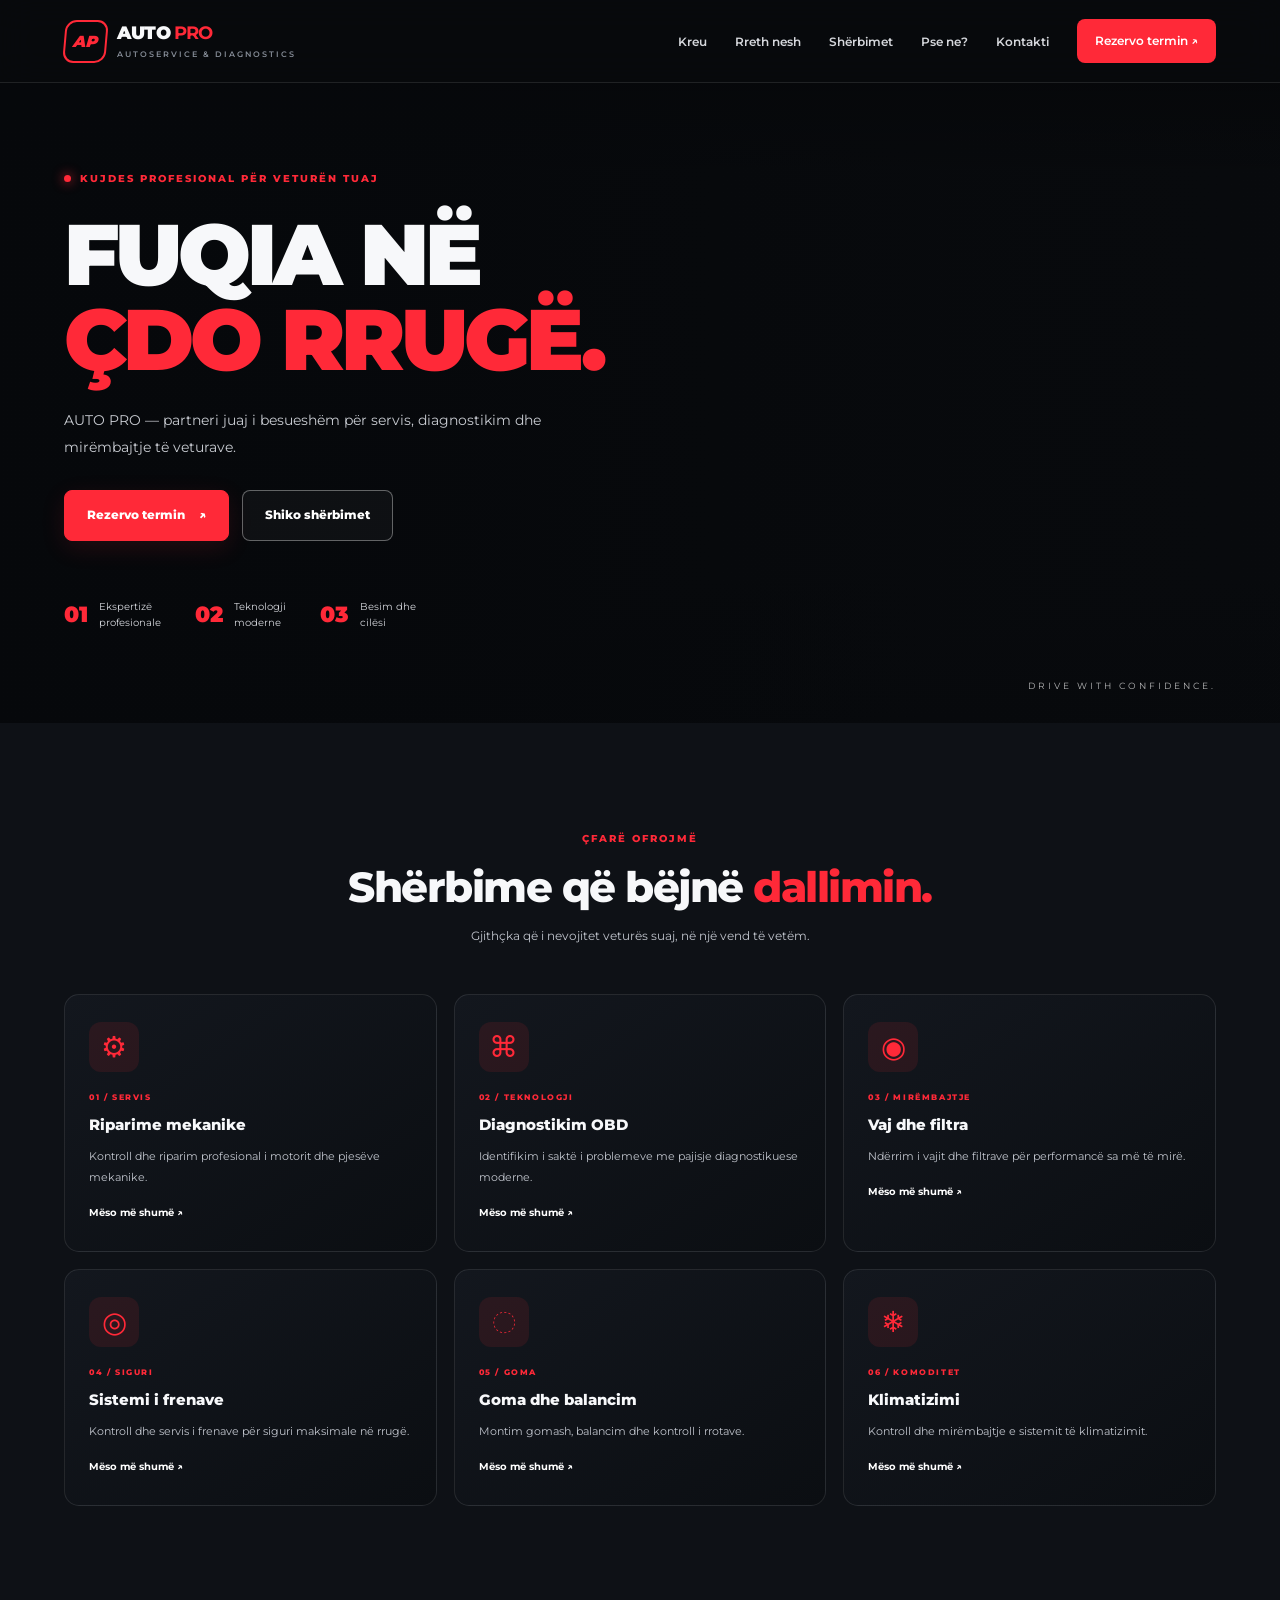
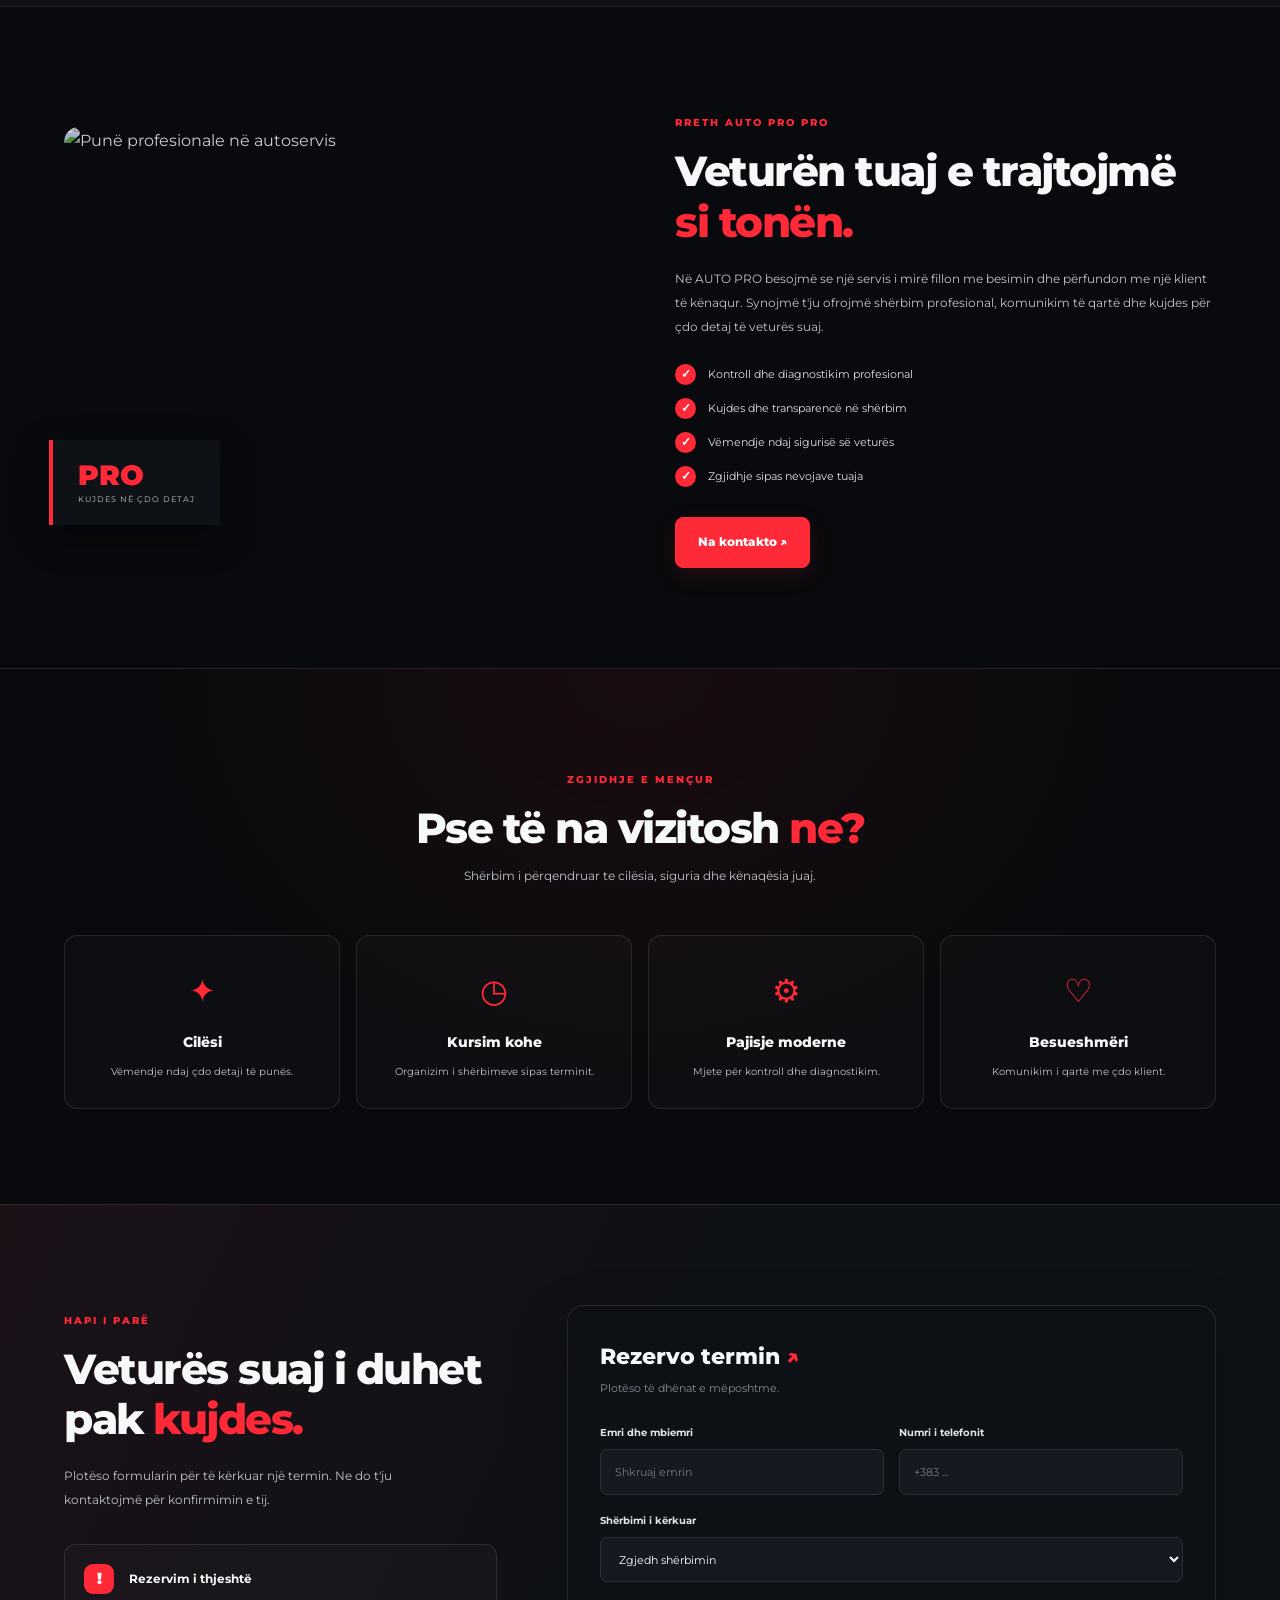
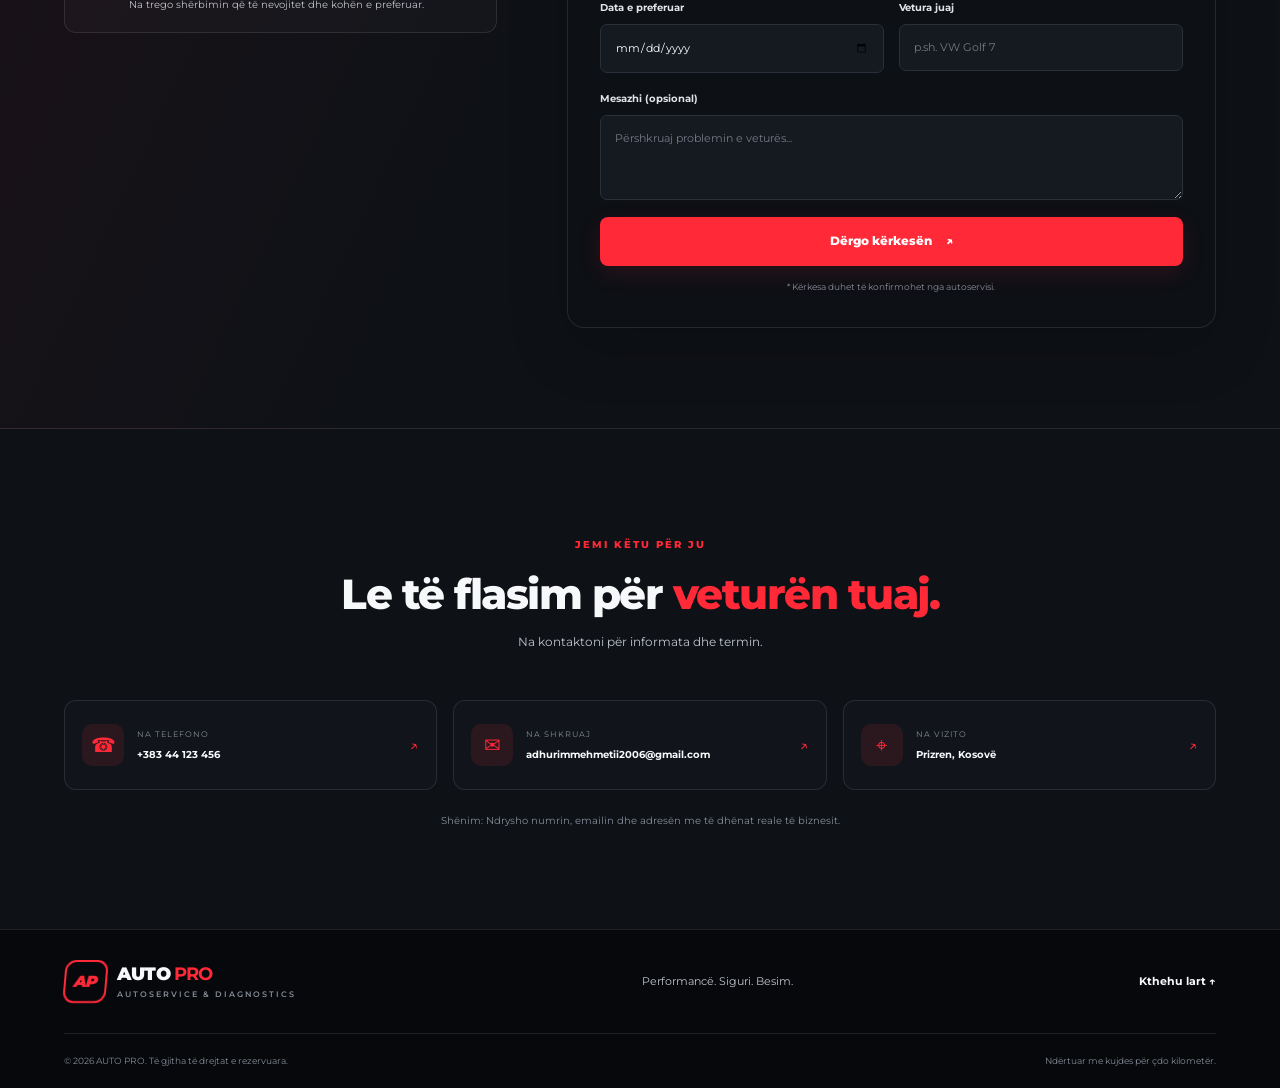
==== AutoPro/index.html @ 5940bcaf "Add files via upload" ====
<!DOCTYPE html>
<html lang="sq">
<head>
  <meta charset="UTF-8">
  <meta name="viewport" content="width=device-width, initial-scale=1.0">
  <meta name="description" content="AUTO PRO - Autoservis profesional për diagnostikim, riparim, frena, vaj, goma dhe mirëmbajtje të veturave.">
  <title>AUTO PRO | Autoservis Profesional</title>
  <link rel="preconnect" href="https://fonts.googleapis.com">
  <link rel="preconnect" href="https://fonts.gstatic.com" crossorigin>
  <link href="https://fonts.googleapis.com/css2?family=Montserrat:wght@400;500;600;700;800;900&display=swap" rel="stylesheet">
  <link rel="stylesheet" href="style.css">
</head>

<body>

  <!-- NAVIGIMI -->
  <header class="header">
    <nav class="navbar container">
      <a href="#home" class="logo">
        <span class="logo-icon">AP</span>
        <span>AUTO <strong>PRO</strong>
          <small>AUTOSERVICE & DIAGNOSTICS</small>
        </span>
      </a>

      <input type="checkbox" id="menu-toggle" class="menu-toggle">
      <label for="menu-toggle" class="menu-btn" aria-label="Hap menynë">
        <span></span><span></span><span></span>
      </label>

      <ul class="nav-links">
        <li><a href="#home">Kreu</a></li>
        <li><a href="#about">Rreth nesh</a></li>
        <li><a href="#services">Shërbimet</a></li>
        <li><a href="#why-us">Pse ne?</a></li>
        <li><a href="#contact">Kontakti</a></li>
        <li><a href="#booking" class="nav-cta">Rezervo termin ↗</a></li>
      </ul>
    </nav>
  </header>

  <main>

    <!-- HERO -->
    <section class="hero" id="home">
      <div class="hero-overlay"></div>
      <div class="container hero-content">
        <span class="eyebrow"><span class="status-dot"></span> KUJDES PROFESIONAL PËR VETURËN TUAJ</span>

        <h1>FUQIA NË<br>
          <span>ÇDO RRUGË.</span>
        </h1>

        <p class="hero-subtitle">
          AUTO PRO — partneri juaj i besueshëm
          për servis, diagnostikim dhe mirëmbajtje të veturave.
        </p>

        <div class="hero-buttons">
          <a href="#booking" class="btn btn-primary">Rezervo termin <span>↗</span></a>
          <a href="#services" class="btn btn-outline">Shiko shërbimet</a>
        </div>

        <div class="hero-features">
          <div><strong>01</strong><span>Ekspertizë<br>profesionale</span></div>
          <div><strong>02</strong><span>Teknologji<br>moderne</span></div>
          <div><strong>03</strong><span>Besim dhe<br>cilësi</span></div>
        </div>
      </div>
      <div class="hero-bottom-label">DRIVE WITH CONFIDENCE.</div>
    </section>

    <!-- SHËRBIMET -->
    <section class="section services" id="services">
      <div class="container">
        <div class="section-heading">
          <span class="eyebrow">ÇFARË OFROJMË</span>
          <h2>Shërbime që bëjnë <span>dallimin.</span></h2>
          <p>Gjithçka që i nevojitet veturës suaj, në një vend të vetëm.</p>
        </div>

        <div class="services-grid">
          <article class="service-card">
            <div class="service-icon">⚙</div>
            <span class="service-number">01 / SERVIS</span>
            <h3>Riparime mekanike</h3>
            <p>Kontroll dhe riparim profesional i motorit dhe pjesëve mekanike.</p>
            <a href="#booking" class="service-link">Mëso më shumë ↗</a>
          </article>

          <article class="service-card">
            <div class="service-icon">⌘</div>
            <span class="service-number">02 / TEKNOLOGJI</span>
            <h3>Diagnostikim OBD</h3>
            <p>Identifikim i saktë i problemeve me pajisje diagnostikuese moderne.</p>
            <a href="#booking" class="service-link">Mëso më shumë ↗</a>
          </article>

          <article class="service-card">
            <div class="service-icon">◉</div>
            <span class="service-number">03 / MIRËMBAJTJE</span>
            <h3>Vaj dhe filtra</h3>
            <p>Ndërrim i vajit dhe filtrave për performancë sa më të mirë.</p>
            <a href="#booking" class="service-link">Mëso më shumë ↗</a>
          </article>

          <article class="service-card">
            <div class="service-icon">◎</div>
            <span class="service-number">04 / SIGURI</span>
            <h3>Sistemi i frenave</h3>
            <p>Kontroll dhe servis i frenave për siguri maksimale në rrugë.</p>
            <a href="#booking" class="service-link">Mëso më shumë ↗</a>
          </article>

          <article class="service-card">
            <div class="service-icon">◌</div>
            <span class="service-number">05 / GOMA</span>
            <h3>Goma dhe balancim</h3>
            <p>Montim gomash, balancim dhe kontroll i rrotave.</p>
            <a href="#booking" class="service-link">Mëso më shumë ↗</a>
          </article>

          <article class="service-card">
            <div class="service-icon">❄</div>
            <span class="service-number">06 / KOMODITET</span>
            <h3>Klimatizimi</h3>
            <p>Kontroll dhe mirëmbajtje e sistemit të klimatizimit.</p>
            <a href="#booking" class="service-link">Mëso më shumë ↗</a>
          </article>
        </div>
      </div>
    </section>

    <!-- RRETH NESH -->
    <section class="section about" id="about">
      <div class="container about-grid">
        <div class="about-image">
          <img
            src="https://images.unsplash.com/photo-1486262715619-67b85e0b08d3?auto=format&fit=crop&w=1000&q=85"
            alt="Punë profesionale në autoservis"
            loading="lazy">
          <div class="image-badge">
            <strong>PRO</strong>
            <span>KUJDES NË ÇDO DETAJ</span>
          </div>
        </div>

        <div class="about-content">
          <span class="eyebrow">RRETH AUTO PRO PRO</span>
          <h2>Veturën tuaj e trajtojmë <span>si tonën.</span></h2>
          <p>
            Në AUTO PRO besojmë se një servis i mirë fillon me
            besimin dhe përfundon me një klient të kënaqur.
            Synojmë t'ju ofrojmë shërbim profesional, komunikim të
            qartë dhe kujdes për çdo detaj të veturës suaj.
          </p>

          <ul class="check-list">
            <li><span>✓</span> Kontroll dhe diagnostikim profesional</li>
            <li><span>✓</span> Kujdes dhe transparencë në shërbim</li>
            <li><span>✓</span> Vëmendje ndaj sigurisë së veturës</li>
            <li><span>✓</span> Zgjidhje sipas nevojave tuaja</li>
          </ul>

          <a href="#contact" class="btn btn-primary">Na kontakto ↗</a>
        </div>
      </div>
    </section>

    <!-- PSE NE -->
    <section class="stats-section" id="why-us">
      <div class="container">
        <div class="section-heading">
          <span class="eyebrow">ZGJIDHJE E MENÇUR</span>
          <h2>Pse të na vizitosh <span>ne?</span></h2>
          <p>Shërbim i përqendruar te cilësia, siguria dhe kënaqësia juaj.</p>
        </div>

        <div class="stats-grid">
          <div class="stat-card">
            <span class="stat-icon">✦</span>
            <h3>Cilësi</h3>
            <p>Vëmendje ndaj çdo detaji të punës.</p>
          </div>
          <div class="stat-card">
            <span class="stat-icon">◷</span>
            <h3>Kursim kohe</h3>
            <p>Organizim i shërbimeve sipas terminit.</p>
          </div>
          <div class="stat-card">
            <span class="stat-icon">⚙</span>
            <h3>Pajisje moderne</h3>
            <p>Mjete për kontroll dhe diagnostikim.</p>
          </div>
          <div class="stat-card">
            <span class="stat-icon">♡</span>
            <h3>Besueshmëri</h3>
            <p>Komunikim i qartë me çdo klient.</p>
          </div>
        </div>
      </div>
    </section>

    <!-- REZERVIMI -->
    <section class="section booking-section" id="booking">
      <div class="container booking-grid">
        <div class="booking-info">
          <span class="eyebrow">HAPI I PARË</span>
          <h2>Veturës suaj i duhet pak <span>kujdes.</span></h2>
          <p>
            Plotëso formularin për të kërkuar një termin.
            Ne do t'ju kontaktojmë për konfirmimin e tij.
          </p>

          <div class="booking-note">
            <span class="note-icon">!</span>
            <div>
              <strong>Rezervim i thjeshtë</strong>
              <p>Na trego shërbimin që të nevojitet dhe kohën e preferuar.</p>
            </div>
          </div>
        </div>

        <form class="booking-form"
      id="booking-form"
      action="https://formsubmit.co/your@email.com"
      method="POST">

  <input type="hidden" name="_subject"
         value="Rezervim i ri - AUTO PRO PRO">

  <input type="hidden" name="_template" value="table">

  <input type="hidden" name="_next"
         value="https://formsubmit.co/thank-you">
          <h3>Rezervo termin <span>↗</span></h3>
          <p class="form-subtitle">Plotëso të dhënat e mëposhtme.</p>

          <div class="form-row">
            <div class="form-group">
              <label for="name">Emri dhe mbiemri</label>
              <input type="text" id="name" name="name"
                     placeholder="Shkruaj emrin" required>
            </div>
            <div class="form-group">
              <label for="phone">Numri i telefonit</label>
              <input type="tel" id="phone" name="phone"
                     placeholder="+383 ..." required>
            </div>
          </div>

          <div class="form-group">
            <label for="service">Shërbimi i kërkuar</label>
            <select id="service" name="service" required>
              <option value="">Zgjedh shërbimin</option>
              <option>Riparime mekanike</option>
              <option>Diagnostikim OBD</option>
              <option>Vaj dhe filtra</option>
              <option>Sistemi i frenave</option>
              <option>Goma dhe balancim</option>
              <option>Klimatizimi</option>
              <option>Kontroll i përgjithshëm</option>
              <option>Tjetër</option>
            </select>
          </div>

          <div class="form-row">
            <div class="form-group">
              <label for="date">Data e preferuar</label>
              <input type="date" id="date" name="date" required>
            </div>
            <div class="form-group">
              <label for="car">Vetura juaj</label>
              <input type="text" id="car" name="car"
                     placeholder="p.sh. VW Golf 7">
            </div>
          </div>

          <div class="form-group">
            <label for="message">Mesazhi (opsional)</label>
            <textarea id="message" name="message" rows="3"
                      placeholder="Përshkruaj problemin e veturës..."></textarea>
          </div>

          <button type="submit" class="btn btn-primary submit-btn">
            Dërgo kërkesën <span>↗</span>
          </button>

          <p class="form-disclaimer" id="form-status">
            * Kërkesa duhet të konfirmohet nga autoservisi.
          </p>
        </form>
      </div>
    </section>

    <!-- KONTAKTI -->
    <section class="section contact-section" id="contact">
      <div class="container">
        <div class="section-heading">
          <span class="eyebrow">JEMI KËTU PËR JU</span>
          <h2>Le të flasim për <span>veturën tuaj.</span></h2>
          <p>Na kontaktoni për informata dhe termin.</p>
        </div>

        <div class="contact-grid">
          <a href="tel:+38344123456" class="contact-card">
            <span class="contact-icon">☎</span>
            <div><small>NA TELEFONO</small><strong>+383 44 123 456</strong></div>
            <span class="contact-arrow">↗</span>
          </a>

          <a href="mailto:adhurimmehmetii2006@gmail.com" class="contact-card">
            <span class="contact-icon">✉</span>
            <div><small>NA SHKRUAJ</small><strong>adhurimmehmetii2006@gmail.com</strong></div>
            <span class="contact-arrow">↗</span>
          </a>

          <div class="contact-card">
            <span class="contact-icon">⌖</span>
            <div><small>NA VIZITO</small><strong>Prizren, Kosovë</strong></div>
            <span class="contact-arrow">↗</span>
          </div>
        </div>
        <p class="contact-hint">
          Shënim: Ndrysho numrin, emailin dhe adresën me të dhënat reale të biznesit.
        </p>
      </div>
    </section>

  </main>

  <!-- FOOTER -->
  <footer class="footer">
    <div class="container footer-top">
      <a href="#home" class="logo footer-logo">
        <span class="logo-icon">AP</span>
        <span>AUTO <strong>PRO </strong>
          <small>AUTOSERVICE & DIAGNOSTICS</small>
        </span>
      </a>

      <p>Performancë. Siguri. Besim.</p>

      <a href="#home" class="back-top">Kthehu lart ↑</a>
    </div>
    <div class="container footer-bottom">
      <p>© 2026 AUTO PRO. Të gjitha të drejtat e rezervuara.</p>
      <p>Ndërtuar me kujdes për çdo kilometër.</p>
    </div>
  </footer>

  <script>
    // Mbyll menynë mobile pasi të klikohet një lidhje
    document.querySelectorAll(".nav-links a").forEach(link => {
      link.addEventListener("click", () => {
        document.getElementById("menu-toggle").checked = false;
      });
    });

    // Data minimale: sot
    const dateInput = document.getElementById("date");
    const today = new Date();
    const localToday = new Date(
      today.getTime() - today.getTimezoneOffset() * 60000
    ).toISOString().split("T")[0];
    dateInput.min = localToday;

    // Formular demonstrues: nuk dërgon rezervim në server
 
      event.preventDefault();

      const name = document.getElementById("name").value.trim();
      const status = document.getElementById("form-status");

      status.textContent =
        "Faleminderit, " + name +
        "! Formulari u plotësua, por kërkesa nuk është dërguar te autoservisi. " +
        "Lidhe formularin me email ose backend për të pranuar rezervime reale.";
      status.classList.add("form-message");
    ;
  </script>

</body>
</html>
---- AutoPro/style.css ----
/* =====================================
   AUTO PRO PRO — MAIN STYLESHEET
   ===================================== */

:root {
  --bg: #080a0d;
  --bg-soft: #0e1116;
  --card: #11151b;
  --card-hover: #171c23;
  --red: #ff2938;
  --red-dark: #d91828;
  --white: #f7f8fa;
  --text: #c0c4cc;
  --muted: #858c97;
  --border: rgba(255, 255, 255, 0.10);
  --radius: 15px;
  --transition: 0.3s ease;
}

* {
  margin: 0;
  padding: 0;
  box-sizing: border-box;
}

html {
  scroll-behavior: smooth;
  scroll-padding-top: 85px;
}

body {
  font-family: "Montserrat", sans-serif;
  background: var(--bg);
  color: var(--white);
  line-height: 1.7;
  overflow-x: hidden;
}

a {
  text-decoration: none;
  color: inherit;
}

button,
input,
select,
textarea {
  font: inherit;
}

button,
a {
  -webkit-tap-highlight-color: transparent;
}

img {
  max-width: 100%;
  display: block;
}

.container {
  width: min(1160px, 90%);
  margin-inline: auto;
}

::selection {
  background: var(--red);
  color: white;
}

/* HEADER */

.header {
  position: sticky;
  top: 0;
  z-index: 1000;
  background: rgba(8, 10, 13, 0.92);
  backdrop-filter: blur(18px);
  border-bottom: 1px solid var(--border);
}

.navbar {
  min-height: 82px;
  display: flex;
  align-items: center;
  justify-content: space-between;
  gap: 25px;
}

.logo {
  display: inline-flex;
  align-items: center;
  gap: 10px;
  font-size: 18px;
  font-weight: 900;
  letter-spacing: -0.8px;
  line-height: 1.2;
  white-space: nowrap;
}

.logo strong {
  color: var(--red);
}

.logo small {
  display: block;
  margin-top: 5px;
  font-size: 8px;
  font-weight: 600;
  letter-spacing: 2px;
  color: var(--muted);
}

.logo-icon {
  display: grid;
  place-items: center;
  width: 43px;
  height: 43px;
  border: 2px solid var(--red);
  border-radius: 11px;
  color: var(--red);
  font-size: 16px;
  font-style: italic;
  transform: skew(-5deg);
}

.nav-links {
  display: flex;
  align-items: center;
  gap: 28px;
  list-style: none;
}

.nav-links a {
  font-size: 12px;
  font-weight: 600;
  color: #d5d7dc;
  transition: color var(--transition);
}

.nav-links a:hover {
  color: var(--red);
}

.nav-links .nav-cta {
  display: inline-block;
  background: var(--red);
  color: white;
  padding: 12px 18px;
  border-radius: 8px;
  transition: background var(--transition), transform var(--transition);
}

.nav-links .nav-cta:hover {
  background: var(--red-dark);
  color: white;
  transform: translateY(-2px);
}

.menu-toggle,
.menu-btn {
  display: none;
}

/* BUTTONS */

.btn {
  display: inline-flex;
  justify-content: center;
  align-items: center;
  gap: 14px;
  padding: 14px 22px;
  min-height: 49px;
  border-radius: 8px;
  font-size: 12px;
  font-weight: 800;
  transition: transform var(--transition),
              background var(--transition),
              border-color var(--transition);
  cursor: pointer;
}

.btn:hover {
  transform: translateY(-3px);
}

.btn-primary {
  background: var(--red);
  color: white;
  border: 1px solid var(--red);
  box-shadow: 0 7px 25px rgba(255, 41, 56, 0.12);
}

.btn-primary:hover {
  background: var(--red-dark);
  border-color: var(--red-dark);
}

.btn-outline {
  border: 1px solid rgba(255, 255, 255, 0.35);
  background: rgba(255, 255, 255, 0.035);
  color: white;
}

.btn-outline:hover {
  border-color: var(--red);
  background: rgba(255, 41, 56, 0.08);
}

/* HERO */

.hero {
  min-height: 640px;
  position: relative;
  display: flex;
  align-items: center;
  isolation: isolate;
  overflow: hidden;
  background-color: #090b0e;
  background-image: url("https://images.unsplash.com/photo-1492144534655-ae79c964c9d7?auto=format&fit=crop&w=2000&q=90");
  background-position: center 55%;
  background-size: cover;
}

.hero-overlay {
  position: absolute;
  inset: 0;
  z-index: -1;
  background:
    linear-gradient(90deg,
      rgba(6, 8, 11, 0.98) 0%,
      rgba(6, 8, 11, 0.91) 35%,
      rgba(6, 8, 11, 0.53) 68%,
      rgba(6, 8, 11, 0.30) 100%),
    linear-gradient(0deg,
      var(--bg) 0%,
      transparent 23%,
      transparent 85%,
      rgba(0, 0, 0, 0.35) 100%);
}

.hero-content {
  padding-top: 65px;
  padding-bottom: 75px;
}

.eyebrow {
  display: inline-flex;
  align-items: center;
  gap: 9px;
  color: var(--red);
  font-size: 10px;
  font-weight: 800;
  letter-spacing: 2px;
  text-transform: uppercase;
}

.status-dot {
  width: 7px;
  height: 7px;
  border-radius: 50%;
  background: var(--red);
  box-shadow: 0 0 12px var(--red);
}

.hero h1 {
  margin-top: 22px;
  font-size: clamp(48px, 7vw, 86px);
  line-height: 0.99;
  font-weight: 900;
  letter-spacing: -4px;
}

.hero h1 span {
  color: var(--red);
}

.hero-subtitle {
  max-width: 480px;
  margin-top: 25px;
  color: #c8cbd1;
  font-size: 14px;
  line-height: 1.9;
}

.hero-buttons {
  display: flex;
  gap: 13px;
  flex-wrap: wrap;
  margin-top: 30px;
}

.hero-features {
  display: flex;
  flex-wrap: wrap;
  gap: 34px;
  margin-top: 55px;
}

.hero-features div {
  display: flex;
  align-items: center;
  gap: 11px;
}

.hero-features strong {
  font-size: 22px;
  color: var(--red);
  font-weight: 900;
}

.hero-features span {
  color: #d3d5da;
  font-size: 10px;
  line-height: 1.6;
}

.hero-bottom-label {
  position: absolute;
  bottom: 30px;
  right: 5%;
  font-size: 9px;
  letter-spacing: 3px;
  color: rgba(255, 255, 255, 0.7);
}

/* GENERAL SECTIONS */

.section {
  padding: 100px 0;
}

.services,
.contact-section {
  background: var(--bg-soft);
}

.section-heading {
  max-width: 700px;
  margin: 0 auto 48px;
  text-align: center;
}

.section-heading h2,
.about-content h2,
.booking-info h2 {
  margin-top: 12px;
  font-size: clamp(27px, 4vw, 42px);
  line-height: 1.2;
  letter-spacing: -1.5px;
  font-weight: 800;
}

.section-heading h2 span,
.about-content h2 span,
.booking-info h2 span {
  color: var(--red);
}

.section-heading > p {
  margin-top: 13px;
  color: var(--text);
  font-size: 12px;
}

/* SERVICE CARDS */

.services-grid {
  display: grid;
  grid-template-columns: repeat(3, minmax(0, 1fr));
  gap: 17px;
}

.service-card {
  position: relative;
  padding: 27px 24px;
  min-height: 235px;
  border: 1px solid var(--border);
  border-radius: var(--radius);
  background: linear-gradient(145deg, #13171e, #0b0e12);
  transition: transform var(--transition),
              border-color var(--transition),
              background var(--transition);
}

.service-card:hover {
  transform: translateY(-6px);
  border-color: rgba(255, 41, 56, 0.6);
  background: var(--card-hover);
}

.service-icon {
  display: grid;
  place-items: center;
  width: 50px;
  height: 50px;
  margin-bottom: 19px;
  border-radius: 12px;
  background: rgba(255, 41, 56, 0.10);
  color: var(--red);
  font-size: 29px;
}

.service-number {
  display: block;
  margin-bottom: 7px;
  font-size: 8px;
  letter-spacing: 1.6px;
  color: var(--red);
  font-weight: 800;
}

.service-card h3 {
  font-size: 15px;
  font-weight: 800;
}

.service-card p {
  margin-top: 9px;
  color: var(--text);
  font-size: 11px;
  line-height: 1.9;
}

.service-link {
  display: inline-block;
  margin-top: 16px;
  font-size: 10px;
  color: white;
  font-weight: 700;
  transition: color var(--transition);
}

.service-link:hover {
  color: var(--red);
}

/* ABOUT */

.about {
  border-top: 1px solid var(--border);
  border-bottom: 1px solid var(--border);
}

.about-grid {
  display: grid;
  grid-template-columns: 1fr 1fr;
  gap: 70px;
  align-items: center;
}

.about-image {
  position: relative;
  min-height: 390px;
}

.about-image img {
  width: 100%;
  height: 420px;
  object-fit: cover;
  border-radius: 15px;
  filter: brightness(0.82);
}

.image-badge {
  position: absolute;
  left: -15px;
  bottom: 22px;
  display: flex;
  flex-direction: column;
  padding: 19px 25px;
  border-left: 4px solid var(--red);
  background: var(--bg-soft);
  box-shadow: 0 12px 35px rgba(0, 0, 0, 0.4);
}

.image-badge strong {
  font-size: 28px;
  line-height: 1.2;
  color: var(--red);
  font-weight: 900;
}

.image-badge span {
  font-size: 8px;
  color: var(--text);
  letter-spacing: 1px;
}

.about-content > p {
  margin-top: 20px;
  color: var(--text);
  font-size: 12px;
  line-height: 2;
}

.check-list {
  display: grid;
  gap: 13px;
  list-style: none;
  margin: 25px 0 30px;
}

.check-list li {
  display: flex;
  align-items: center;
  gap: 12px;
  font-size: 11px;
  color: #e0e2e7;
}

.check-list li span {
  display: grid;
  place-items: center;
  width: 21px;
  height: 21px;
  border-radius: 50%;
  background: var(--red);
  color: white;
  font-size: 12px;
  font-weight: 900;
  flex-shrink: 0;
}

/* WHY US */

.stats-section {
  padding: 95px 0;
  background:
    radial-gradient(ellipse at 50% 0%, rgba(255, 41, 56, 0.07), transparent 60%),
    var(--bg);
}

.stats-grid {
  display: grid;
  grid-template-columns: repeat(4, minmax(0, 1fr));
  gap: 16px;
}

.stat-card {
  padding: 28px 18px;
  border: 1px solid var(--border);
  border-radius: 13px;
  background: rgba(255, 255, 255, 0.02);
  text-align: center;
  transition: border-color var(--transition),
              transform var(--transition);
}

.stat-card:hover {
  border-color: var(--red);
  transform: translateY(-4px);
}

.stat-icon {
  display: block;
  margin-bottom: 13px;
  color: var(--red);
  font-size: 32px;
}

.stat-card h3 {
  font-size: 14px;
  font-weight: 800;
}

.stat-card p {
  margin-top: 8px;
  color: var(--text);
  font-size: 10px;
}

/* BOOKING */

.booking-section {
  position: relative;
  background:
    linear-gradient(115deg, rgba(255, 41, 56, 0.055), transparent 45%),
    var(--bg-soft);
  border-top: 1px solid var(--border);
  border-bottom: 1px solid var(--border);
}

.booking-grid {
  display: grid;
  grid-template-columns: 0.8fr 1.2fr;
  gap: 70px;
  align-items: start;
}

.booking-info {
  position: sticky;
  top: 120px;
}

.booking-info > p {
  max-width: 400px;
  margin-top: 19px;
  color: var(--text);
  font-size: 12px;
  line-height: 2;
}

.booking-note {
  display: flex;
  gap: 15px;
  margin-top: 32px;
  padding: 19px;
  border: 1px solid var(--border);
  border-radius: 12px;
  background: rgba(255, 255, 255, 0.025);
}

.note-icon {
  display: grid;
  place-items: center;
  flex-shrink: 0;
  width: 30px;
  height: 30px;
  border-radius: 9px;
  background: var(--red);
  font-weight: 900;
}

.booking-note strong {
  font-size: 12px;
}

.booking-note p {
  margin-top: 5px;
  font-size: 10px;
  color: var(--text);
}

.booking-form {
  padding: 32px;
  border: 1px solid var(--border);
  border-radius: 17px;
  background: #0d1015;
  box-shadow: 0 20px 60px rgba(0, 0, 0, 0.17);
}

.booking-form h3 {
  font-size: 22px;
  font-weight: 800;
}

.booking-form h3 span {
  color: var(--red);
}

.form-subtitle {
  margin-top: 4px;
  margin-bottom: 26px;
  color: var(--muted);
  font-size: 11px;
}

.form-row {
  display: grid;
  grid-template-columns: 1fr 1fr;
  gap: 15px;
}

.form-group {
  display: flex;
  flex-direction: column;
  gap: 8px;
  margin-bottom: 17px;
}

.form-group label {
  font-size: 10px;
  color: #e1e3e8;
  font-weight: 700;
}

.form-group input,
.form-group select,
.form-group textarea {
  width: 100%;
  min-width: 0;
  padding: 13px 14px;
  color: white;
  background: #151920;
  border: 1px solid #2a3039;
  border-radius: 7px;
  outline: none;
  font-size: 11px;
  transition: border-color var(--transition),
              box-shadow var(--transition);
}

.form-group input,
.form-group select {
  min-height: 45px;
}

.form-group select {
  color-scheme: dark;
}

.form-group input::placeholder,
.form-group textarea::placeholder {
  color: #737b87;
}

.form-group input:focus,
.form-group select:focus,
.form-group textarea:focus {
  border-color: var(--red);
  box-shadow: 0 0 0 3px rgba(255, 41, 56, 0.10);
}

.form-group textarea {
  resize: vertical;
  min-height: 85px;
}

.submit-btn {
  width: 100%;
  border: none;
}

.form-disclaimer {
  margin-top: 13px;
  text-align: center;
  font-size: 9px;
  color: var(--muted);
  line-height: 1.8;
}

.form-message {
  color: #ff9ba3;
  padding-top: 8px;
}

/* CONTACT */

.contact-grid {
  display: grid;
  grid-template-columns: repeat(3, minmax(0, 1fr));
  gap: 16px;
}

.contact-card {
  display: flex;
  align-items: center;
  gap: 13px;
  padding: 23px 17px;
  min-width: 0;
  border: 1px solid var(--border);
  border-radius: 12px;
  background: var(--card);
  transition: border-color var(--transition),
              transform var(--transition);
}

.contact-card:hover {
  border-color: var(--red);
  transform: translateY(-4px);
}

.contact-icon {
  display: grid;
  place-items: center;
  width: 42px;
  height: 42px;
  flex-shrink: 0;
  background: rgba(255, 41, 56, 0.11);
  color: var(--red);
  border-radius: 10px;
  font-size: 20px;
}

.contact-card div {
  flex: 1;
  min-width: 0;
}

.contact-card small {
  display: block;
  margin-bottom: 4px;
  font-size: 8px;
  letter-spacing: 1px;
  color: var(--muted);
}

.contact-card strong {
  display: block;
  font-size: 10px;
  overflow-wrap: anywhere;
}

.contact-arrow {
  color: var(--red);
  font-size: 16px;
}

.contact-hint {
  margin-top: 22px;
  text-align: center;
  color: var(--muted);
  font-size: 10px;
}

/* FOOTER */

.footer {
  border-top: 1px solid var(--border);
  background: #06080b;
}

.footer-top {
  display: flex;
  align-items: center;
  justify-content: space-between;
  gap: 25px;
  padding-top: 30px;
  padding-bottom: 30px;
}

.footer-top > p {
  color: var(--text);
  font-size: 11px;
}

.back-top {
  font-size: 11px;
  font-weight: 700;
  transition: color var(--transition);
}

.back-top:hover {
  color: var(--red);
}

.footer-bottom {
  display: flex;
  justify-content: space-between;
  gap: 20px;
  padding-top: 19px;
  padding-bottom: 19px;
  border-top: 1px solid var(--border);
}

.footer-bottom p {
  color: var(--muted);
  font-size: 9px;
}

/* TABLET */

@media (max-width: 1000px) {
  .nav-links {
    gap: 16px;
  }

  .nav-links a {
    font-size: 10px;
  }

  .about-grid {
    gap: 40px;
  }

  .booking-grid {
    gap: 35px;
  }

  .contact-card {
    padding: 17px 12px;
  }
}

/* MOBILE NAVIGATION */

@media (max-width: 760px) {
  .navbar {
    min-height: 72px;
  }

  .menu-btn {
    display: flex;
    flex-direction: column;
    justify-content: center;
    gap: 5px;
    width: 43px;
    height: 43px;
    padding: 10px;
    cursor: pointer;
    border: 1px solid var(--border);
    border-radius: 8px;
  }

  .menu-btn span {
    display: block;
    width: 100%;
    height: 2px;
    background: white;
    border-radius: 2px;
    transition: transform var(--transition);
  }

  .nav-links {
    position: absolute;
    top: 71px;
    left: 0;
    right: 0;
    display: flex;
    flex-direction: column;
    align-items: stretch;
    gap: 0;
    padding: 12px 5% 22px;
    background: #0b0e12;
    border-bottom: 1px solid var(--border);
    opacity: 0;
    visibility: hidden;
    transform: translateY(-8px);
    transition: opacity var(--transition),
                visibility var(--transition),
                transform var(--transition);
  }

  .nav-links li a {
    display: block;
    padding: 13px 10px;
    font-size: 12px;
  }

  .nav-links .nav-cta {
    margin-top: 8px;
    text-align: center;
  }

  .menu-toggle:checked ~ .nav-links {
    opacity: 1;
    visibility: visible;
    transform: translateY(0);
  }

  .menu-toggle:focus-visible + .menu-btn {
    outline: 2px solid var(--red);
    outline-offset: 4px;
  }

  .menu-toggle:checked + .menu-btn span:first-child {
    transform: translateY(7px) rotate(45deg);
  }

  .menu-toggle:checked + .menu-btn span:nth-child(2) {
    opacity: 0;
  }

  .menu-toggle:checked + .menu-btn span:last-child {
    transform: translateY(-7px) rotate(-45deg);
  }

  .hero {
    min-height: 610px;
    background-position: 58% center;
  }

  .hero-overlay {
    background:
      linear-gradient(90deg,
        rgba(6, 8, 11, 0.94),
        rgba(6, 8, 11, 0.62)),
      linear-gradient(0deg, var(--bg), transparent 40%);
  }

  .hero h1 {
    letter-spacing: -2px;
  }

  .hero-subtitle {
    max-width: 420px;
    font-size: 12px;
  }

  .hero-features {
    gap: 20px;
    margin-top: 42px;
  }

  .section {
    padding: 75px 0;
  }

  .services-grid {
    grid-template-columns: repeat(2, minmax(0, 1fr));
  }

  .about-grid,
  .booking-grid {
    grid-template-columns: 1fr;
    gap: 40px;
  }

  .about-image img {
    height: 350px;
  }

  .about-image {
    min-height: 350px;
  }

  .booking-info {
    position: static;
  }

  .stats-grid {
    grid-template-columns: repeat(2, minmax(0, 1fr));
  }

  .contact-grid {
    grid-template-columns: 1fr;
  }
}

/* SMALL PHONES */

@media (max-width: 480px) {
  .container {
    width: 91%;
  }

  .logo {
    font-size: 15px;
  }

  .logo-icon {
    width: 38px;
    height: 38px;
    font-size: 14px;
  }

  .logo small {
    font-size: 7px;
    letter-spacing: 1.4px;
  }

  .hero {
    min-height: 580px;
  }

  .hero-content {
    padding-top: 50px;
    padding-bottom: 55px;
  }

  .eyebrow {
    font-size: 8px;
    letter-spacing: 1.3px;
  }

  .hero h1 {
    font-size: clamp(43px, 12vw, 59px);
  }

  .hero-subtitle {
    font-size: 11px;
  }

  .hero-buttons {
    flex-direction: column;
    align-items: stretch;
    max-width: 290px;
  }

  .hero-features {
    gap: 15px;
  }

  .hero-features strong {
    font-size: 18px;
  }

  .hero-features span {
    font-size: 8px;
  }

  .hero-bottom-label {
    font-size: 7px;
    letter-spacing: 2px;
  }

  .section-heading {
    margin-bottom: 32px;
  }

  .section-heading h2,
  .about-content h2,
  .booking-info h2 {
    font-size: 29px;
  }

  .services-grid {
    grid-template-columns: 1fr;
    gap: 13px;
  }

  .service-card {
    min-height: auto;
    padding: 23px;
  }

  .about-image,
  .about-image img {
    min-height: 270px;
    height: 270px;
  }

  .image-badge {
    left: -5px;
    bottom: 15px;
  }

  .stats-grid {
    gap: 10px;
  }

  .stat-card {
    padding: 22px 12px;
  }

  .stat-card h3 {
    font-size: 12px;
  }

  .booking-form {
    padding: 21px 16px;
  }

  .form-row {
    grid-template-columns: 1fr;
    gap: 0;
  }

  .footer-top {
    flex-wrap: wrap;
  }

  .footer-top > p {
    width: 100%;
    order: 3;
  }

  .footer-bottom {
    flex-direction: column;
    gap: 8px;
  }
}

/* REDUCED MOTION */

@media (prefers-reduced-motion: reduce) {
  *,
  *::before,
  *::after {
    scroll-behavior: auto !important;
    animation-duration: 0.01ms !important;
    transition-duration: 0.01ms !important;
  }
}
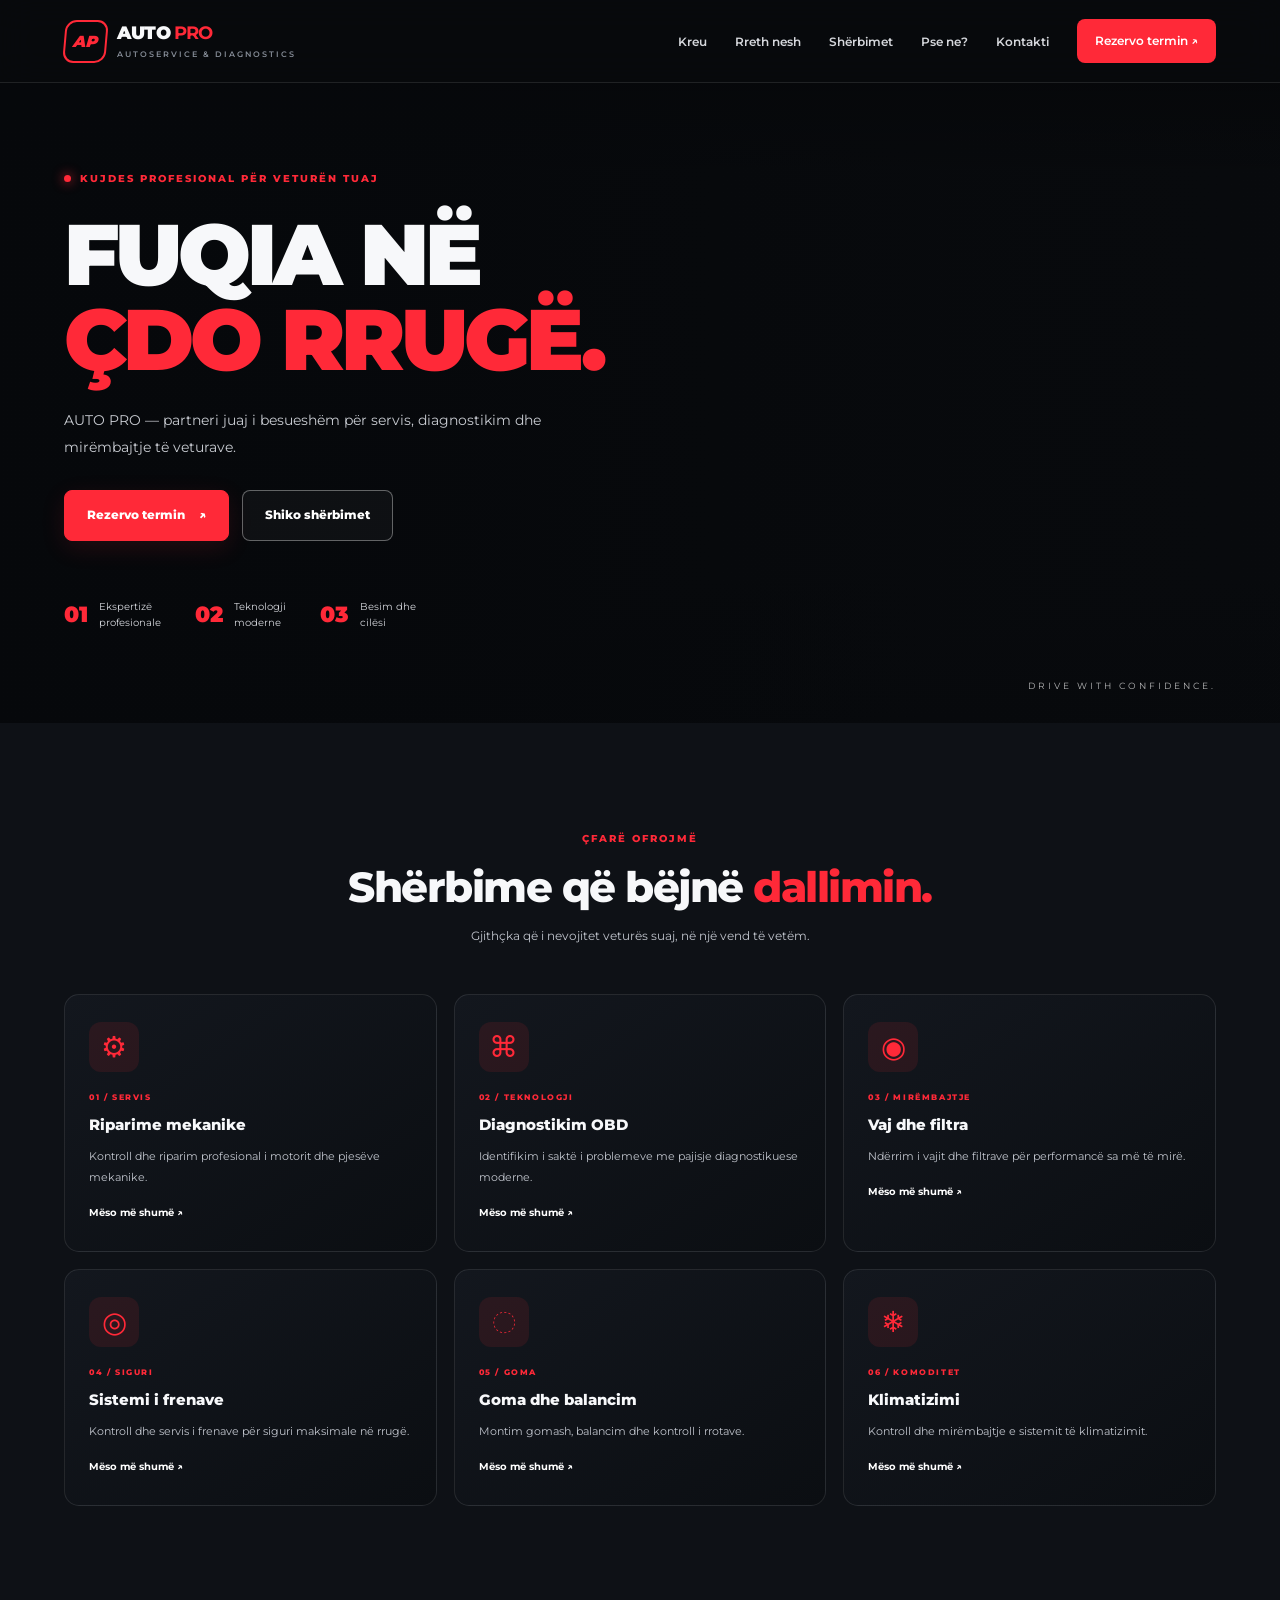
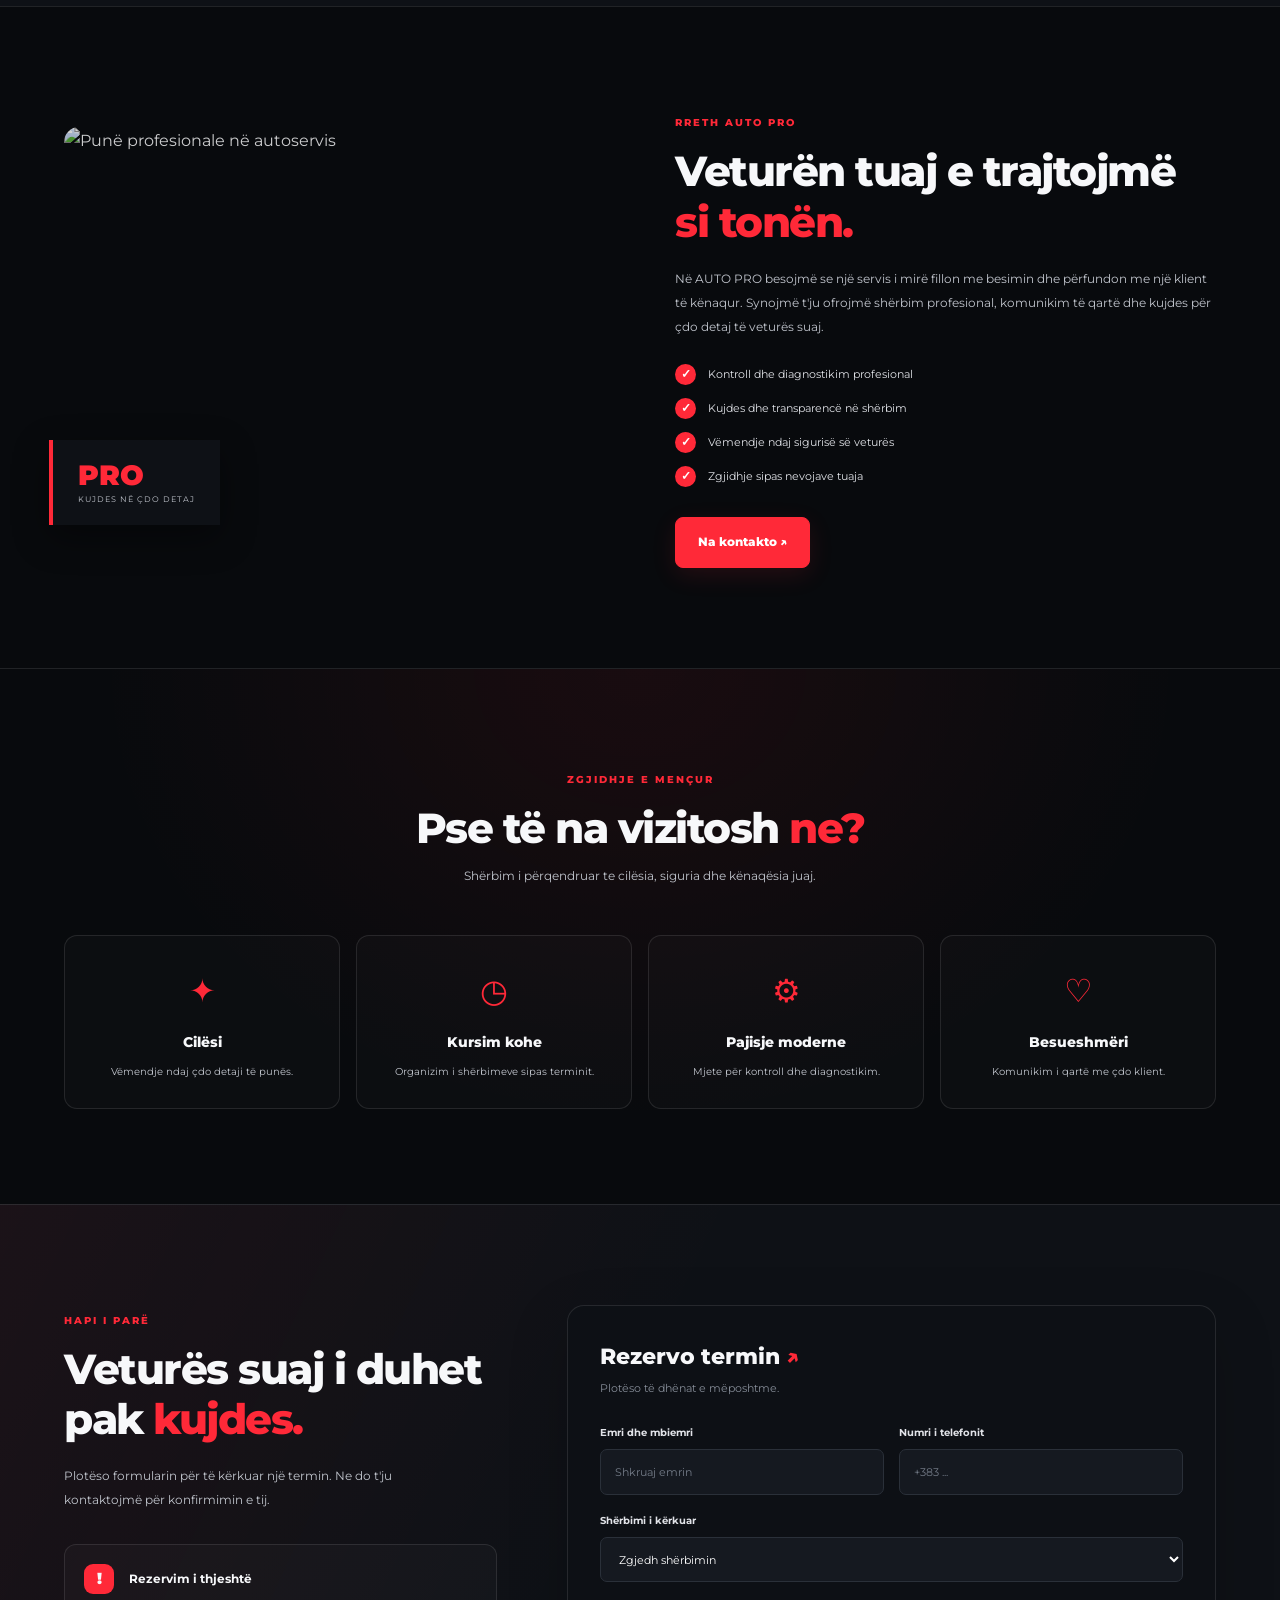
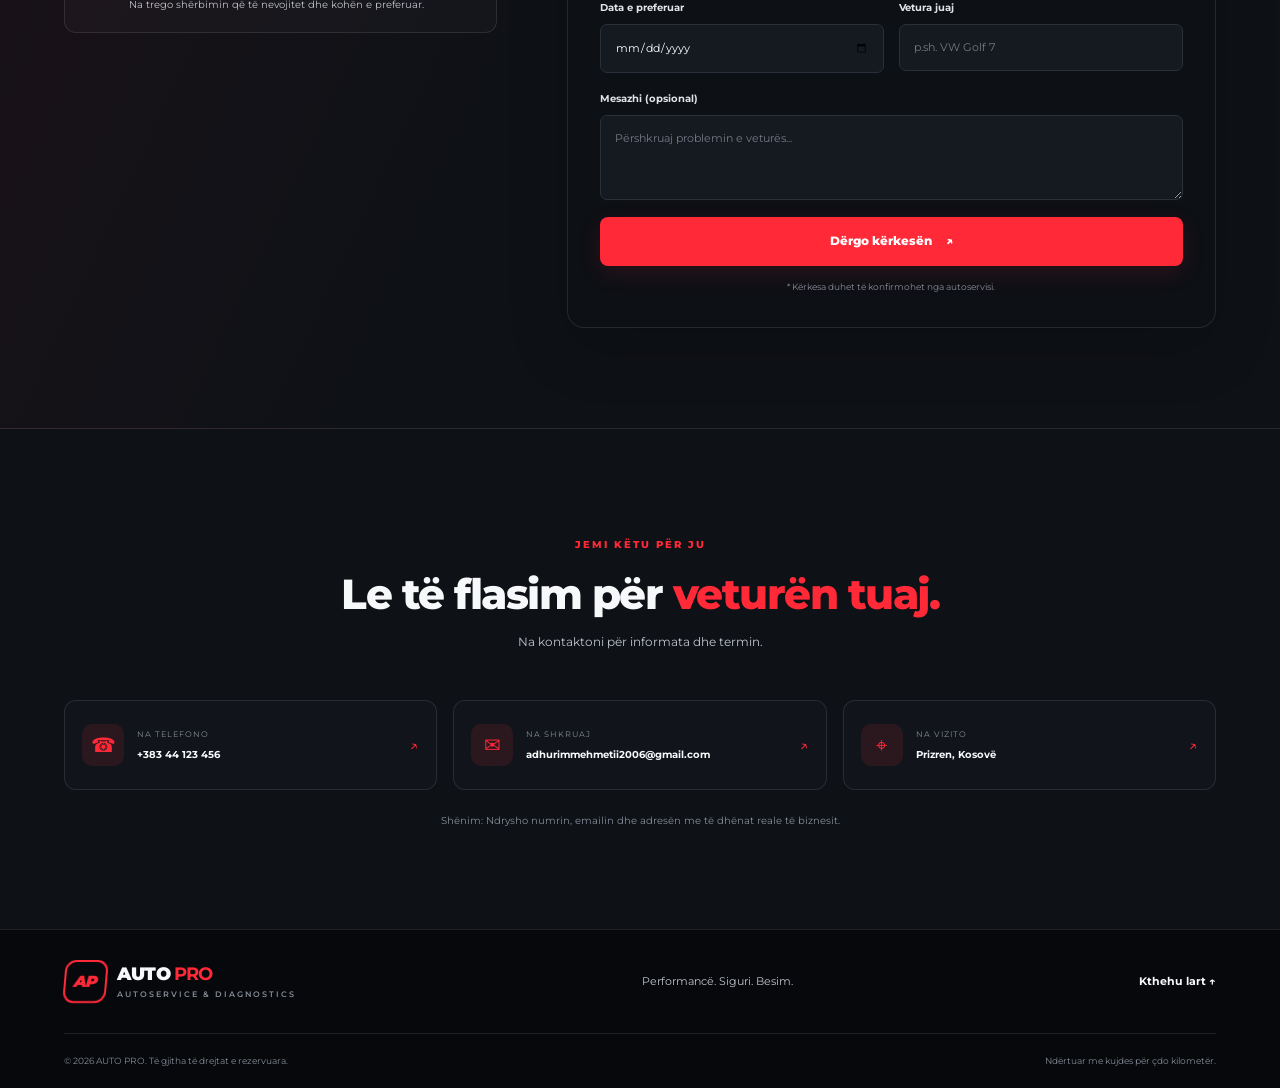
==== commit 8bb717e4: "Update index.html" ====
--- a/AutoPro/index.html
+++ b/AutoPro/index.html
@@ -147,7 +147,7 @@
         </div>
 
         <div class="about-content">
-          <span class="eyebrow">RRETH AUTO PRO PRO</span>
+          <span class="eyebrow">RRETH AUTO PRO</span>
           <h2>Veturën tuaj e trajtojmë <span>si tonën.</span></h2>
           <p>
             Në AUTO PRO besojmë se një servis i mirë fillon me
--- a/AutoPro/style.css
+++ b/AutoPro/style.css
@@ -1,7 +1,3 @@
-/* =====================================
-   AUTO PRO PRO — MAIN STYLESHEET
-   ===================================== */
-
 :root {
   --bg: #080a0d;
   --bg-soft: #0e1116;
@@ -161,8 +157,6 @@
 .menu-btn {
   display: none;
 }
-
-/* BUTTONS */
 
 .btn {
   display: inline-flex;
@@ -206,8 +200,6 @@
   border-color: var(--red);
   background: rgba(255, 41, 56, 0.08);
 }
-
-/* HERO */
 
 .hero {
   min-height: 640px;
@@ -324,8 +316,6 @@
   color: rgba(255, 255, 255, 0.7);
 }
 
-/* GENERAL SECTIONS */
-
 .section {
   padding: 100px 0;
 }
@@ -362,8 +352,6 @@
   color: var(--text);
   font-size: 12px;
 }
-
-/* SERVICE CARDS */
 
 .services-grid {
   display: grid;
@@ -434,8 +422,6 @@
 .service-link:hover {
   color: var(--red);
 }
-
-/* ABOUT */
 
 .about {
   border-top: 1px solid var(--border);
@@ -522,8 +508,6 @@
   flex-shrink: 0;
 }
 
-/* WHY US */
-
 .stats-section {
   padding: 95px 0;
   background:
@@ -569,8 +553,6 @@
   color: var(--text);
   font-size: 10px;
 }
-
-/* BOOKING */
 
 .booking-section {
   position: relative;
@@ -735,8 +717,6 @@
   padding-top: 8px;
 }
 
-/* CONTACT */
-
 .contact-grid {
   display: grid;
   grid-template-columns: repeat(3, minmax(0, 1fr));
@@ -804,8 +784,6 @@
   font-size: 10px;
 }
 
-/* FOOTER */
-
 .footer {
   border-top: 1px solid var(--border);
   background: #06080b;
@@ -849,8 +827,6 @@
   font-size: 9px;
 }
 
-/* TABLET */
-
 @media (max-width: 1000px) {
   .nav-links {
     gap: 16px;
@@ -872,8 +848,6 @@
     padding: 17px 12px;
   }
 }
-
-/* MOBILE NAVIGATION */
 
 @media (max-width: 760px) {
   .navbar {
@@ -1018,8 +992,6 @@
   }
 }
 
-/* SMALL PHONES */
-
 @media (max-width: 480px) {
   .container {
     width: 91%;
@@ -1151,8 +1123,6 @@
     gap: 8px;
   }
 }
-
-/* REDUCED MOTION */
 
 @media (prefers-reduced-motion: reduce) {
   *,
